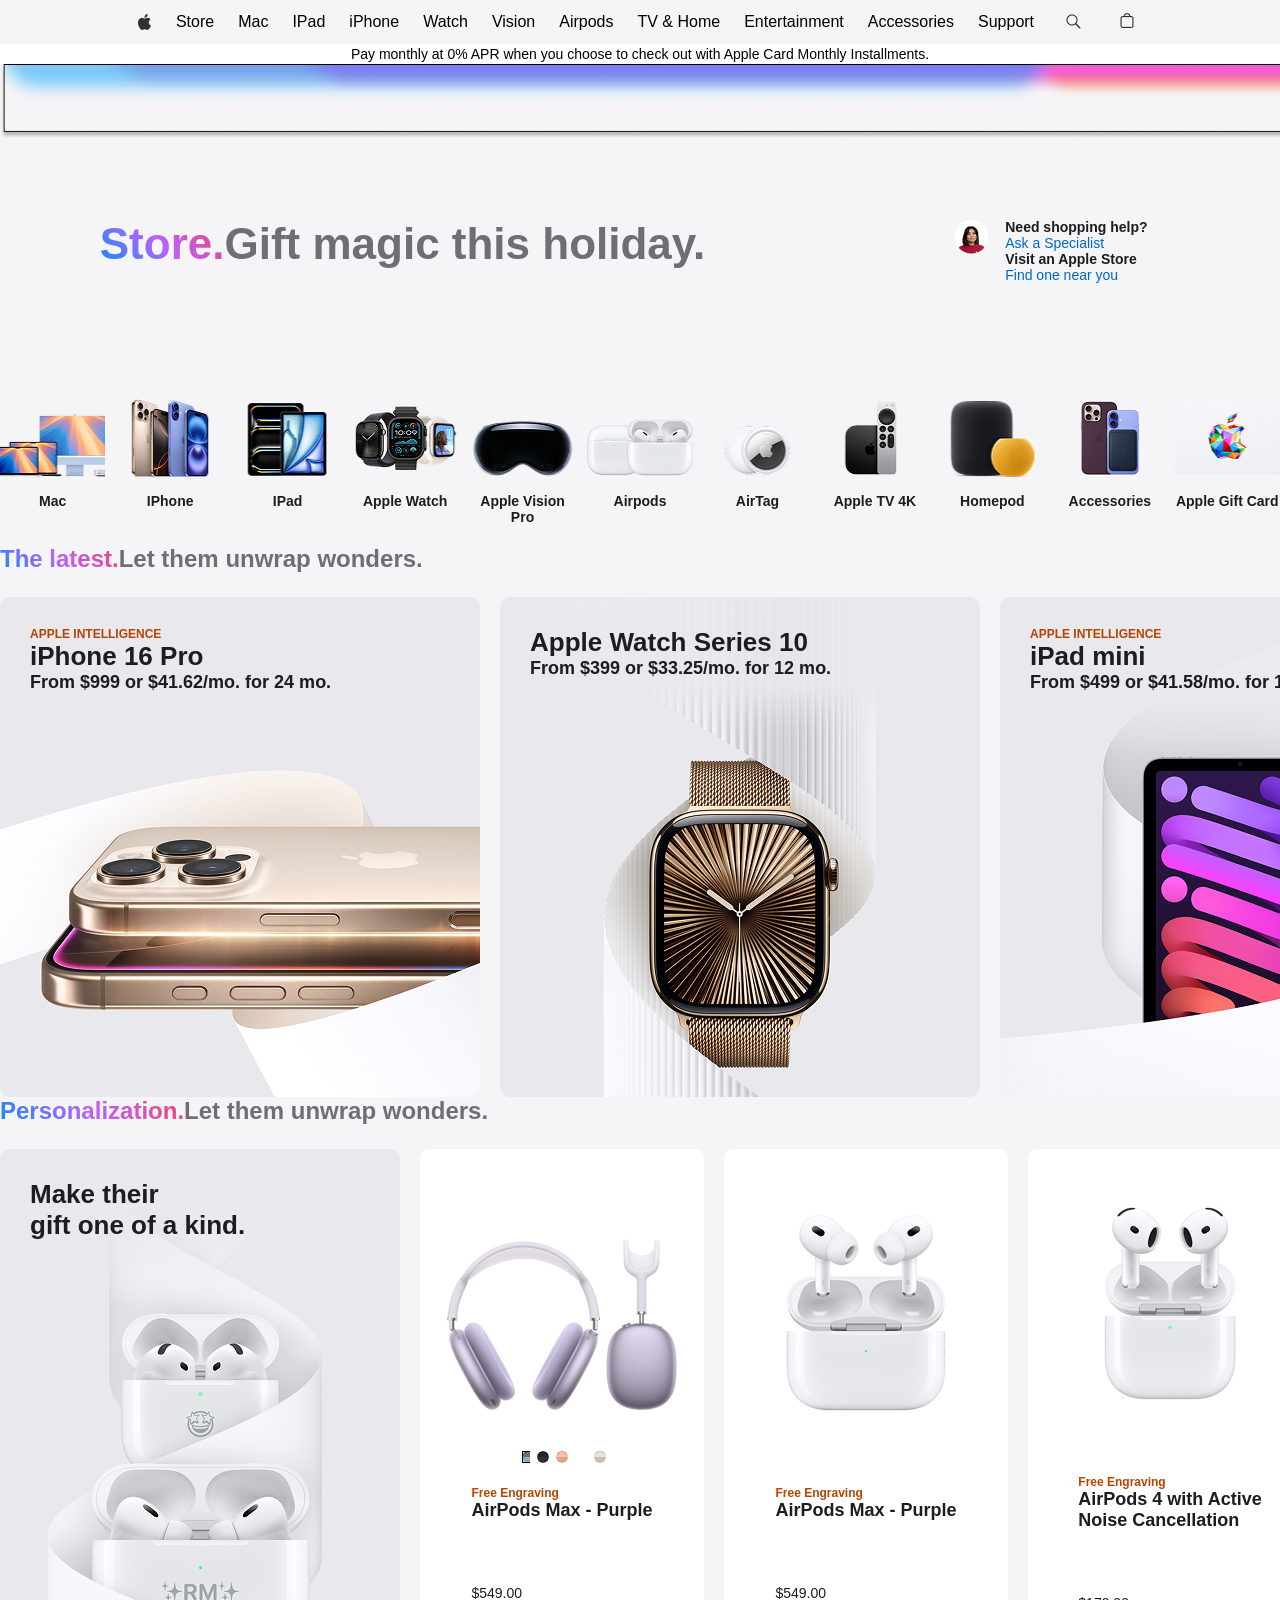
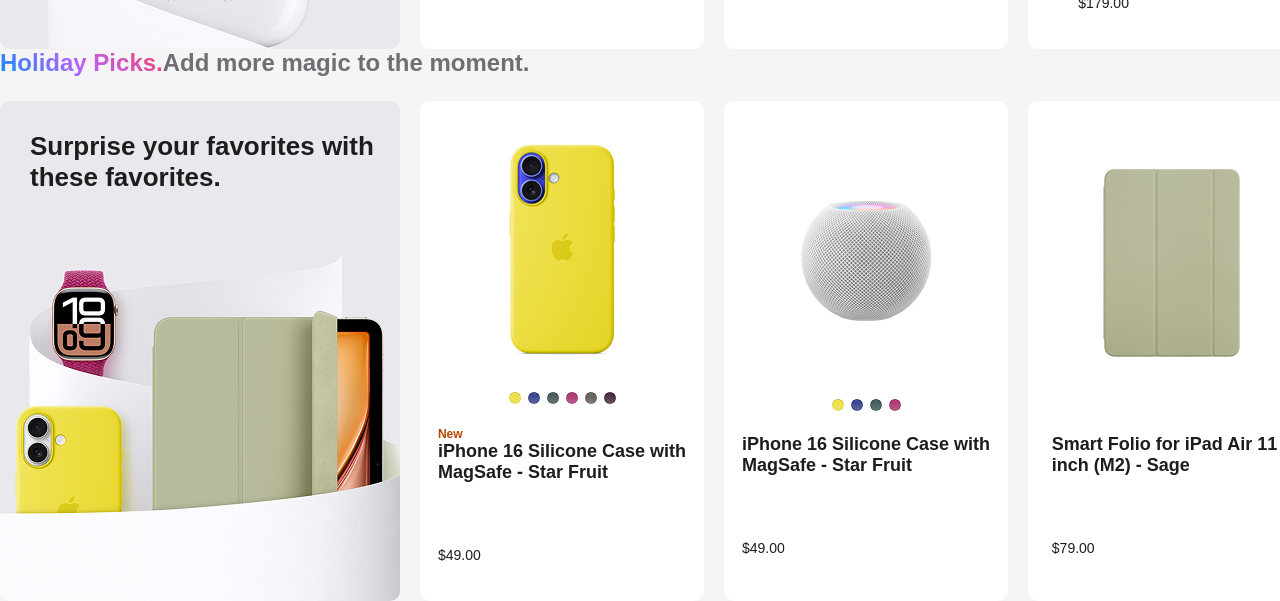
==== style.html @ a8b3e2e4 "4.28" ====
<!doctype html>
<html lang="en">
  <head>
    <meta charset="UTF-8" />
    <meta name="viewport" content="width=device-width, initial-scale=1.0" />
    <title>Document</title>
    <link rel="stylesheet" href="ds.css" />
  </head>
  <body>
    <main>
      <header>
        <div class="tolgoi">
          <div class="logo">
            <img src="image/Vector (1).png" alt="logo" />
          </div>
          <div class="TextHead">Store</div>
          <div class="TextHead">Mac</div>
          <div class="TextHead">IPad</div>
          <div class="TextHead">iPhone</div>
          <div class="TextHead">Watch</div>
          <div class="TextHead">Vision</div>
          <div class="TextHead">Airpods</div>
          <div class="TextHead">TV & Home</div>
          <div class="TextHead">Entertainment</div>
          <div class="TextHead">Accessories</div>
          <div class="TextHead">Support</div>
          <div class="search">
            <img
              src="image/Item → Button - Search apple.com.png"
              alt="search"
            />
          </div>
          <div class="item"><img src="image/Item.png" alt="item" /></div>
        </div>
        <section class="dona">
          <p class="donation">
            Pay monthly at 0% APR when you choose to check out with Apple Card
            Monthly Installments.
          </p>
        </section>
        <div class="background"></div>
      </header>
      <section>
        <div class="sec1">
          <div class="this">
            <div class="store ungu">Store.</div>
            <div class="gift">Gift magic this holiday.</div>
          </div>
          <div class="asuult">
            <div class="profile"></div>
            <div class="hariult">
              <div>
                <p class="need">Need shopping help?</p>
                <p class="ask">Ask a Specialist</p>
              </div>
              <div>
                <p class="need">Visit an Apple Store</p>
                <p class="ask">Find one near you</p>
              </div>
            </div>
          </div>
        </div>
      </section>
      <section>
        <div class="product">
          <div class="hairtsag">
            <div class="baraa Mac1"></div>
            <div class="ner">Mac</div>
          </div>
          <div class="hairtsag">
            <div class="baraa Iphone"></div>
            <div class="ner">IPhone</div>
          </div>
          <div class="hairtsag">
            <div class="baraa IPAD"></div>
            <div class="ner">IPad</div>
          </div>
          <div class="hairtsag">
            <div class="baraa watch"></div>
            <div class="ner">Apple Watch</div>
          </div>
          <div class="hairtsag">
            <div class="baraa vision"></div>
            <div class="ner">Apple Vision Pro</div>
          </div>
          <div class="hairtsag">
            <div class="baraa airpods"></div>
            <div class="ner">Airpods</div>
          </div>
          <div class="hairtsag">
            <div class="baraa airtag"></div>
            <div class="ner">AirTag</div>
          </div>
          <div class="hairtsag">
            <div class="baraa tv"></div>
            <div class="ner">Apple TV 4K</div>
          </div>
          <div class="hairtsag">
            <div class="baraa home"></div>
            <div class="ner">Homepod</div>
          </div>
          <div class="hairtsag">
            <div class="baraa acc"></div>
            <div class="ner">Accessories</div>
          </div>
          <div class="hairtsag">
            <div class="baraa card"></div>
            <div class="ner">Apple Gift Card</div>
          </div>
        </div>
      </section>
      <section>
        <div class="this">
          <div class="solongo ungu">The latest.</div>
          <div class="saaral">Let them unwrap wonders.</div>
        </div>
        <div class="scroll">
          <div class="dzurga ">
            <div class="une zurag1">
              <div class="text1">APPLE INTELLIGENCE</div>
              <div class="price">
                <p class="big">iPhone 16 Pro</p>
                <p class="midle">From $999 or $41.62/mo. for 24 mo.</p>
              </div>
            </div>
            
            <div class="une zurag2">
              <div class="price">
                <p class="big">Apple Watch Series 10</p>
                <p class="midle">From $399 or $33.25/mo. for 12 mo.</p>
            </div>
            </div>
            <div class="une zurag3">
              <div class="text1">APPLE INTELLIGENCE</div>
              <div class="price">
                <p class="big">iPad mini</p>
                <p class="midle">From $499 or $41.58/mo. for 12 mo.</p>
            </div>
            </div>
            <div class="une zurag4">
              <div class="text1">APPLE INTELLIGENCE</div>
              <div class="price">
                <p class="big">MacBook Pro</p>
                <p class="midle">From $1599 or $133.25/mo. for 12 mo.</p>
            </div>
            </div>
            </div>
          </div>
        </div>
      </section>
      <section>
        <div class="this">
          <div class="solongo ungu">Personalization.</div>
          <div class="saaral">Let them unwrap wonders.</div>
        </div>
        <div class="scroll">
          <div class="dzurga ">
            <div class="une Pzurag1">
              <div class="price">
                <p class="big">Make their <br>gift one of a kind.</p>
              </div>
            </div>
            <diV class="Max">
              <div class="airpod"></div>
              <div class="colors">
                <div class="hemjee zzurga1"></div>
                <div class="hemjee zzurga2"></div>
                <div class="hemjee zzurga3"></div>
                <div class="hemjee zzurga4"></div>
                <div class="hemjee zzurga5"></div>
              </div>
              <div class="soso">
                <div class="text1">Free Engraving</div>
                <div class="big2">AirPods Max - Purple</div>
                 <div class="dd">$549.00</div>
              </div> 
            </diV>
              <diV class="Max2">
              <div class="airpod2"></div>
              <div class="soso">
                <div class="text1">Free Engraving</div>
                <div class="big2">AirPods Max - Purple</div>
                 <div class="dd">$549.00</div>
              </div> 
            </diV>
            <diV class="Max2">
              <div class="airpod3"></div>
              <div class="soso">
                <div class="text1">Free Engraving</div>
                <div class="big2">AirPods 4 with Active <br>Noise Cancellation</div>
                 <div class="dd">$179.00</div>
              </div> 
            </diV>
            <diV class="Max2">
              <div class="airpod4"></div>
              <div class="soso">
                <div class="text1">New</div>
                <div class="big2">Apple Pencil Pro</div>
                 <div class="dd">$49.00</div>
              </div> 
            </diV>
            <diV class="Max2">
              <div class="airpod3"></div>
              <div class="soso">
                <div class="text1">Free Engraving</div>
                <div class="big2">AirPods 4 with Active <br>Noise Cancellation</div>
                 <div class="dd">$179.00</div>
              </div> 
            </diV>
          </div>
        </div>
      </section>
            <section>
        <div class="this">
          <div class="solongo ungu">Holiday Picks.</div>
          <div class="saaral">Add more magic to the moment.</div>
        </div>
        <div class="scroll">
          <div class="dzurga ">
            <div class="une Pzurg1">
              <div class="price">
                <p class="big">Surprise your favorites with these favorites.</p>
              </div>
            </div>
            <diV class="Max">
              <div class="dagaldah"></div>
              <div class="colors">
                <div class="hemjee SHUU"></div>
                <div class="hemjee SHUU2"></div>
                <div class="hemjee SHUU3"></div>
                <div class="hemjee SHUU4"></div>
                <div class="hemjee SHUU5"></div>
                <div class="hemjee SHUU6"></div>
              </div>
              <div class="soso">
                <div class="text1">New</div>
                <div class="big2">iPhone 16 Silicone Case with <br> MagSafe - Star Fruit</div>
                 <div class="dd">$49.00</div>
              </div> 
            </diV>
            <diV class="Max">
              <div class="dagaldah2"></div>
              <div class="colors">
                <div class="hemjee SHUU"></div>
                <div class="hemjee SHUU2"></div>
                <div class="hemjee SHUU3"></div>
                <div class="hemjee SHUU4"></div>
              </div>
              <div class="soso">
                <div class="big2">iPhone 16 Silicone Case with <br> MagSafe - Star Fruit</div>
                 <div class="dd">$49.00</div>
              </div> 
            </diV>
            <diV class="Max2">
              <div class="dagaldah3"></div>
              <div class="soso">
                <div class="big2">Smart Folio for iPad Air 11 -<br> inch (M2) - Sage</div>
                 <div class="dd">$79.00</div>
              </div> 
            </diV>
            <diV class="Max2">
              <div class="dagaldah4"></div>
              <div class="soso">
                <div class="text1">New</div>
                <div class="big2">Apple Pencil Pro</div>
                 <div class="dd">$49.00</div>
              </div> 
            </diV>
            <diV class="Max2">
              <div class="dagaldah5"></div>
              <div class="soso">
                <div class="text1">Free Engraving</div>
                <div class="big2">AirPods 4 with Active <br>Noise Cancellation</div>
                 <div class="dd">$179.00</div>
              </div> 
            </diV>
          </div>
        </div>
      </section>
    </main>
  </body>
</html>
---- ds.css ----
* {
  padding: 0px;
  margin: 0px;
  box-sizing: border-box;
}
main {
  max-width: 1920px;
  width: 100%;
  margin: auto;
  background-color: #f5f5f7;
}
.tolgoi {
  display: flex;
  justify-content: center;
  flex-direction: row;
  align-items: center;
  gap: 24px;
  background-color: #f5f5f7;
}
.TextHead {
  font-size: 12 px;
  font-family: "Inter", sans-serif;
  font-weight: 400;
}
.logo {
  width: 14px;
  height: 44px;
  display: flex;
  justify-content: center;
  align-items: center;
}
.search {
  width: 30px;
  height: 44px;
  display: flex;
  justify-content: center;
  align-items: center;
}
.item {
  width: 30px;
  height: 44px;
  display: flex;
  justify-content: center;
  align-items: center;
}
.dona {
  background-color: white;
  color: black;
  text-align: center;
}
.donation {
  height: 20px;
  font-size: 14px;
  font-family: "inter", sans-serif;
  font-weight: 400;
  display: flex;
  justify-content: center;
  align-items: center;
  margin: 0px;
}
.background {
  background-image: url(image/Background\ \(8\).png);
  background-size: cover;
  width: 100%;
  height: 75px;
  display: flex;
  justify-content: center;
  align-items: center;
}
.sec1 {
  width: 100%;
  height: 100px;
  display: flex;
  justify-content: space-around;
  margin-top: 80px;
  margin-bottom: 80px;
}
.this {
  display: flex;
  width: 655px;
  height: 52px;
}
.store {
  height: 52px;
  font-size: 44px;
  font-family: "Inter", sans-serif;
  font-weight: 600;
  margin: 0px;
}
.ungu {
  background: linear-gradient(45deg, #0090f7, #ba62fc, #f2416b);
  -webkit-background-clip: text;
  -webkit-text-fill-color: transparent;
  margin: 0px;
}
.gift {
  margin: 0px;
  height: 52px;
  font-size: 44px;
  font-family: "inter", sans-serif;
  font-weight: 600;
  color: #6e6e73;
}
.asuult {
  display: flex;
  gap: 16px;
}
.profile {
  background-image: url(image/store-chat-holiday-specialist-icon-202411_AV3.png);
  width: 35px;
  height: 35px;
}
.hariult {
  width: 175px;
  height: 100px;
  gap: 16px;
}
.need {
  font-size: 14px;
  font-family: "inter", sans-serif;
  font-weight: 600;
  color: #1d1d1f;
}
.ask {
  font-size: 14px;
  font-family: "inter", sans-serif;
  font-weight: 400;
  color: #0066cc;
}
.product {
  display: flex;
  justify-content: space-around;
  gap: 12px;
}
.hairtsag {
  width: 136px;
  height: 146px;
  gap: 16px;
}
.baraa {
  max-width: 120px;
  width: 100%;
  height: 78px;
  background-size: cover;
  background-position: center;
}
.ner {
  text-align: center;
  font-size: 14px;
  font-family: "inter", sans-serif;
  font-weight: 600;
  color: #1d1d1f;
  margin-top: 16px;
}
.Mac1 {
  background-image: url(image/store-card-13-mac-nav-202410.png);
}
.Iphone {
  background-image: url(image/store-card-13-iphone-nav-202409_GEO_US.png);
}
.IPAD {
  background-image: url(image/store-card-13-ipad-nav-202405.png);
}
.watch {
  background-image: url(image/store-card-13-watch-nav-202409.png);
}
.vision {
  background-image: url(image/store-card-13-vision-pro-nav-202401.png);
}
.airpods {
  background-image: url(image/store-card-13-airpods-nav-202409.png);
}
.airtag {
  background-image: url(image/store-card-13-airtags-nav-202108.png);
}
.tv {
  background-image: url(image/store-card-13-appletv-nav-202210.png);
}
.home {
  background-image: url(image/store-card-13-homepod-nav-202301.png);
}
.acc {
  background-image: url(image/store-card-13-accessories-nav-202409.png);
}
.card {
  background-image: url(image/store-card-13-holiday-giftcards-asit-agc-nav-202111.png);
}
.dzurga {
  display: flex;
  gap: 20px;
}
.scroll {
  width: 1920px;
  overflow-x: scroll;
}
.une {
  display: flex;
  flex-direction: column;
  padding-top: 30px;
  padding-left: 30px;
  flex-shrink: 0;
}
.zurag1 {
  max-width: 480px;
  width: 100%;
  height: 500px;
  background-image: url(image/store-card-50-holiday-iphone-pro-202411_GEO_US.png);
  border-radius: 10px;
  background-size: cover;
  background-position: center;
}
.solongo {
  height: 34px;
  font-size: 24px;
  font-family: "Inter", sans-serif;
  font-weight: 600;
  margin: 0px;
}
.saaral {
  margin: 0px;
  height: 34px;
  font-size: 24px;
  font-family: "inter", sans-serif;
  font-weight: 600;
  color: #6e6e73;
}
.text1 {
  font-size: 12px;
  font-weight: 600;
  font-family: "inter", sans-serif;
  color: #b64400;
}
.big {
  font-size: 26px;
  font-weight: 600;
  font-family: "inter", sans-serif;
  color: #1d1d1f;
}
.midle {
  font-size: 18px;
  font-weight: 600;
  font-family: "inter", sans-serif;
  color: #1d1d1f;
}
.zurag2 {
  max-width: 480px;
  width: 100%;
  height: 500px;
  background-image: url(image/store-card-50-holiday-watch-s10-202411.png);
  border-radius: 10px;
  background-size: cover;
  background-position: center;
}
.zurag3 {
  max-width: 480px;
  width: 100%;
  height: 500px;
  background-image: url(image/store-card-50-holiday-ipad-mini-202411.png);
  border-radius: 10px;
  background-size: cover;
  background-position: center;
}
.zurag4 {
  max-width: 480px;
  width: 100%;
  height: 500px;
  background-image: url(image/store-card-50-holiday-macbook-pro-202411.png);
  background-size: cover;
  background-position: center;
  border-radius: 10px;
}
.Pzurag1 {
  height: 500px;
  width: 100%;
  max-width: 400px;
  background-image: url(image/store-card-40-holiday-engraving-202411.png);
  background-size: cover;
  background-position: center;
  border-radius: 10px;
}
.Pzurag2 {
  height: 500px;
  width: 100%;
  max-width: 313px;
  background-color: white;
  border-radius: 10px;
}
.Ungu {
  display: flex;
  justify-content: center;
  align-items: center;
  width: 253px;
  height: 58px;
  gap: 7px;
}
.chihevch {
  display: flex;
  justify-content: center;
  border-top: 71px;
  background-image: url(image/airpods-max-select-202409-purple.png);
  width: 230px;
  height: 230px;
}
.Max {
  width: 313px;
  height: 500px;
  border-radius: 10px;
  background-color: white;
  display: flex;
  justify-content: center;
  align-items: center;
  flex-direction: column;
}
.airpod {
  background-image: url(image/airpods-max-select-202409-purple.png);
  width: 230px;
  height: 230px;
}
.colors {
  width: 253px;
  height: 58px;
  display: flex;
  justify-content: center;
  align-items: center;
  gap: 7px;
}
.hemjee {
  width: 12px;
  height: 12px;
}
.zzurga1 {
  background-image: url(image/Item\ →\ airpods-max-select-202409-blue_SW_COLOR.png);
}
.zzurga2 {
  background-image: url(image/Item\ →\ airpods-max-select-202409-midnight_SW_COLOR.png);
}
.zzurga3 {
  background-image: url(image/Item\ →\ airpods-max-select-202409-orange_SW_COLOR.png);
}
.zzurge4 {
  background-image: url(image/Item\ →\ airpods-max-select-202409-purple_SW_COLOR.png);
}
.zzurga5 {
  background-image: url(image/Item\ →\ airpods-max-select-202409-starlight_SW_COLOR.png);
}
.soso {
  display: flex;
  align-items: start;
  flex-direction: column;
}
.dd {
  display: flex;
  align-items: end;
  padding-top: 32px;
  font-size: 14px;
  font-weight: 400;
  font-family: "inter", sans-serif;
  color: #1d1d1f;
  margin-top: 32px;
  color: 1D1D1F;
}
.Max2 {
  width: 313px;
  height: 500px;
  border-radius: 10px;
  background-color: white;
  display: flex;
  justify-content: center;
  align-items: center;
  flex-direction: column;
  gap: 58px;
}
.big2 {
  font-size: 18px;
  font-weight: 600;
  font-family: "inter", sans-serif;
  color: #1d1d1f;
}
.airpod2 {
  background-image: url(image/airpods-pro-2-hero-select-202409.png);
  width: 230px;
  height: 230px;
}
.soso2 {
  display: flex;
  align-items: start;
  justify-content: center;
  flex-direction: column;
}
.airpod3 {
  background-image: url(image/airpods-4-anc-select-202409.png);
  width: 230px;
  height: 230px;
}
.airpod4 {
  background-image: url(image/MX2D3.png);
  width: 230px;
  height: 230px;
}
.Pzurg1 {
  height: 500px;
  width: 100%;
  max-width: 400px;
  background-image: url(image/store-card-40-holiday-quick-picks-202411\ \(1\).png);
  background-size: cover;
  background-position: center;
  border-radius: 10px;
}
.dagaldah {
  background-image: url(image/dagaldah\ heregsel\ 01.png);
  width: 230px;
  height: 230px;
}
.dagaldah2 {
  background-image: url(image/dagaldah\ heregsel\ 02.png);
  width: 230px;
  height: 230px;
}
.dagaldah3 {
  background-image: url(image/dagaldah\ heregsel\ 03.png);
  width: 230px;
  height: 230px;
}
.dagaldah4 {
  background-image: url(image/dagaldah\ heregsel\ 04.png);
  width: 230px;
  height: 230px;
}
.dagaldah5 {
  background-image: url(image/dagaldah\ heregsel\ 04.png);
  width: 230px;
  height: 230px;
}
.SHUU {
  background-image: url(image/ungunuud\ shuu\ 01.png);
}
.SHUU2 {
  background-image: url(image/ungunuud\ shuu\ 02.png);
}
.SHUU3 {
  background-image: url(image/ungunuud\ shuu\ 03.png);
}
.SHUU4 {
  background-image: url(image/ungunuud\ shuu\ 04.png);
}
.SHUU5 {
  background-image: url(image/ungunuud\ shuu\ 05.png);
}
.SHUU6 {
  background-image: url(image/ungunuud\ shuu\ 06.png);
}
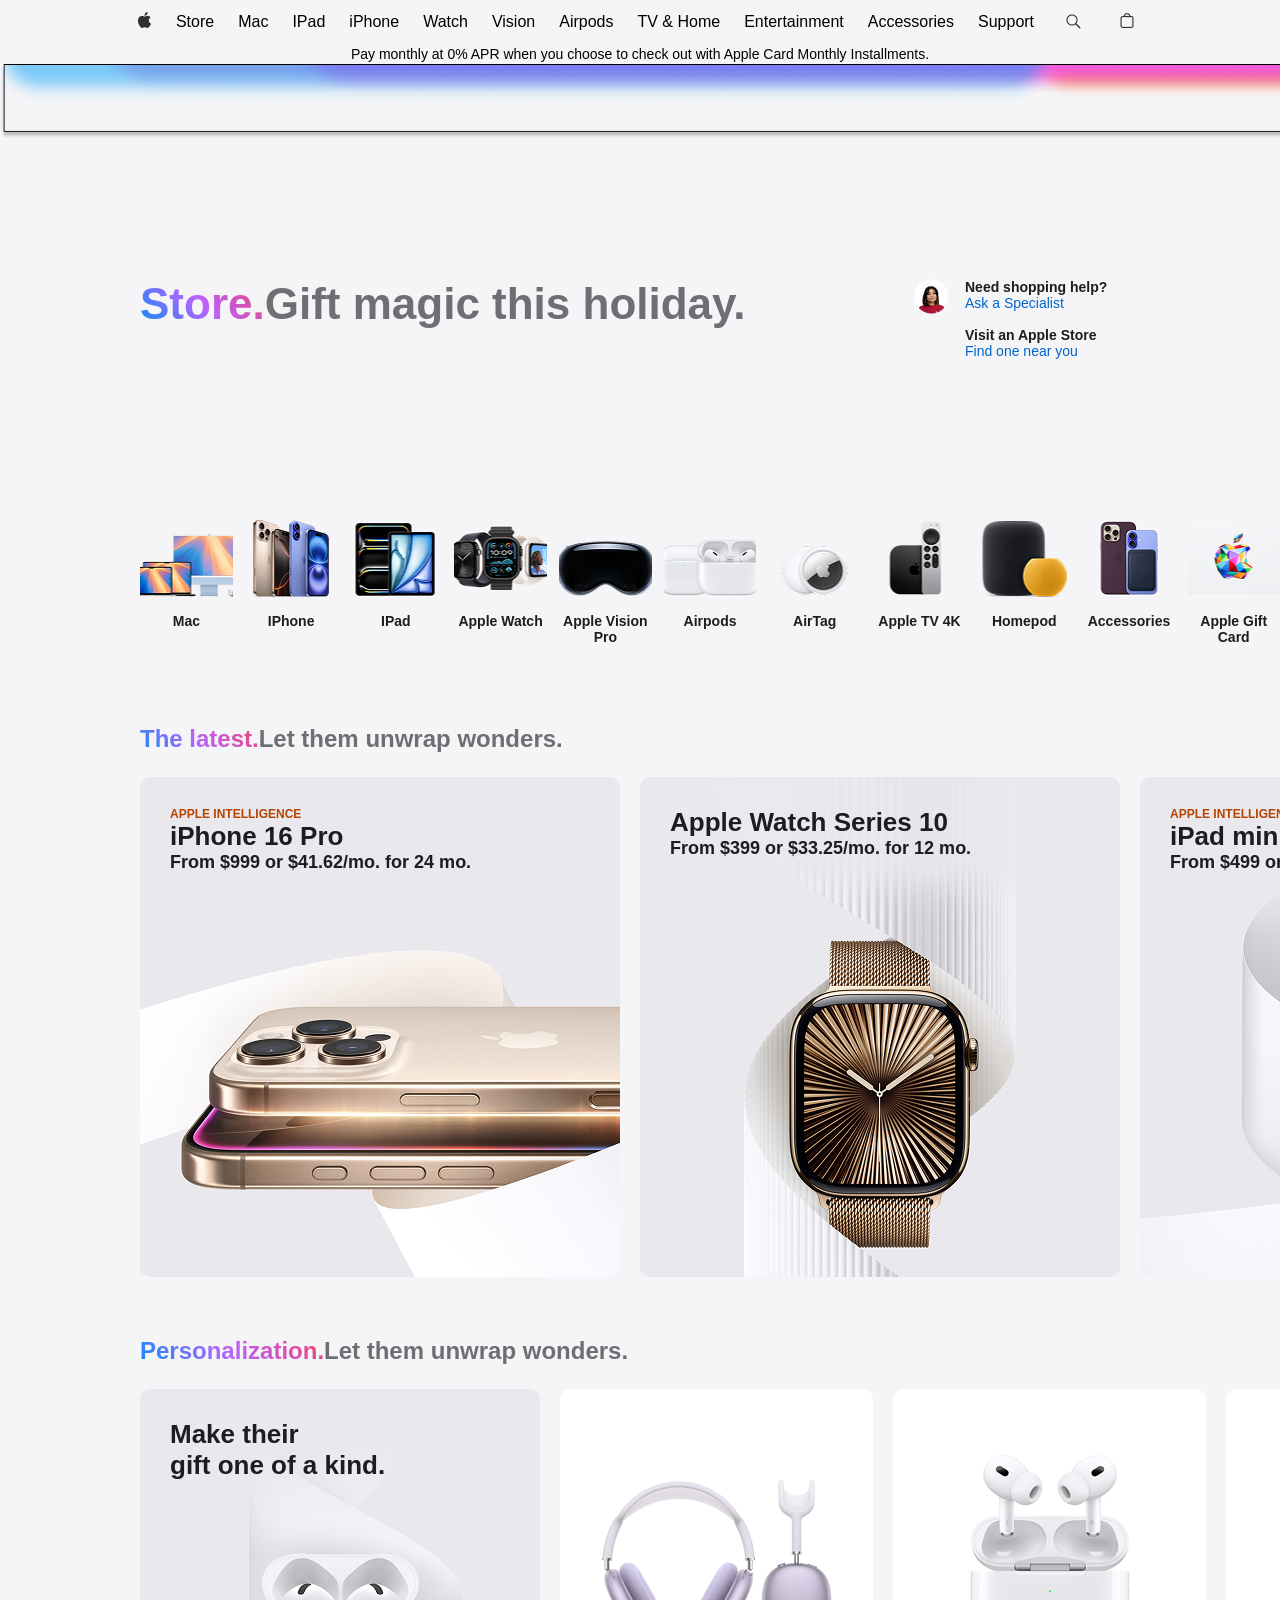
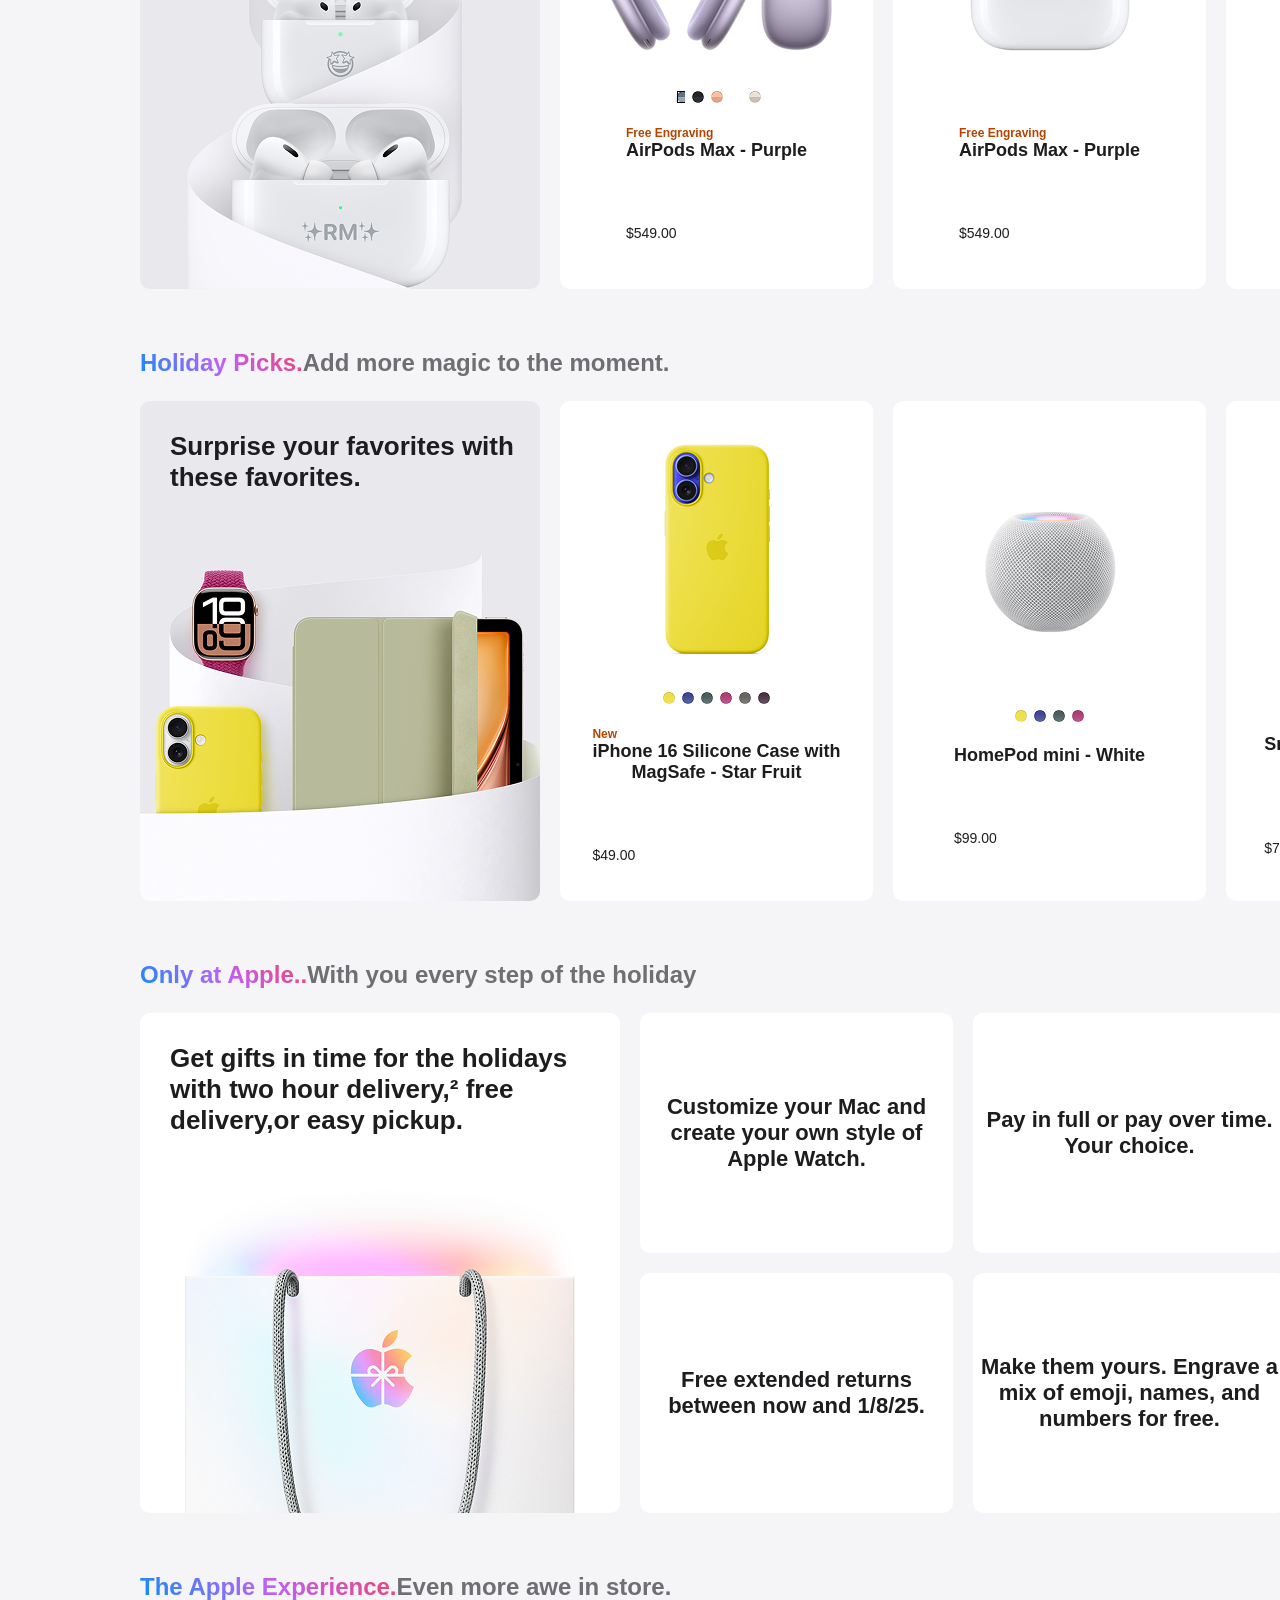
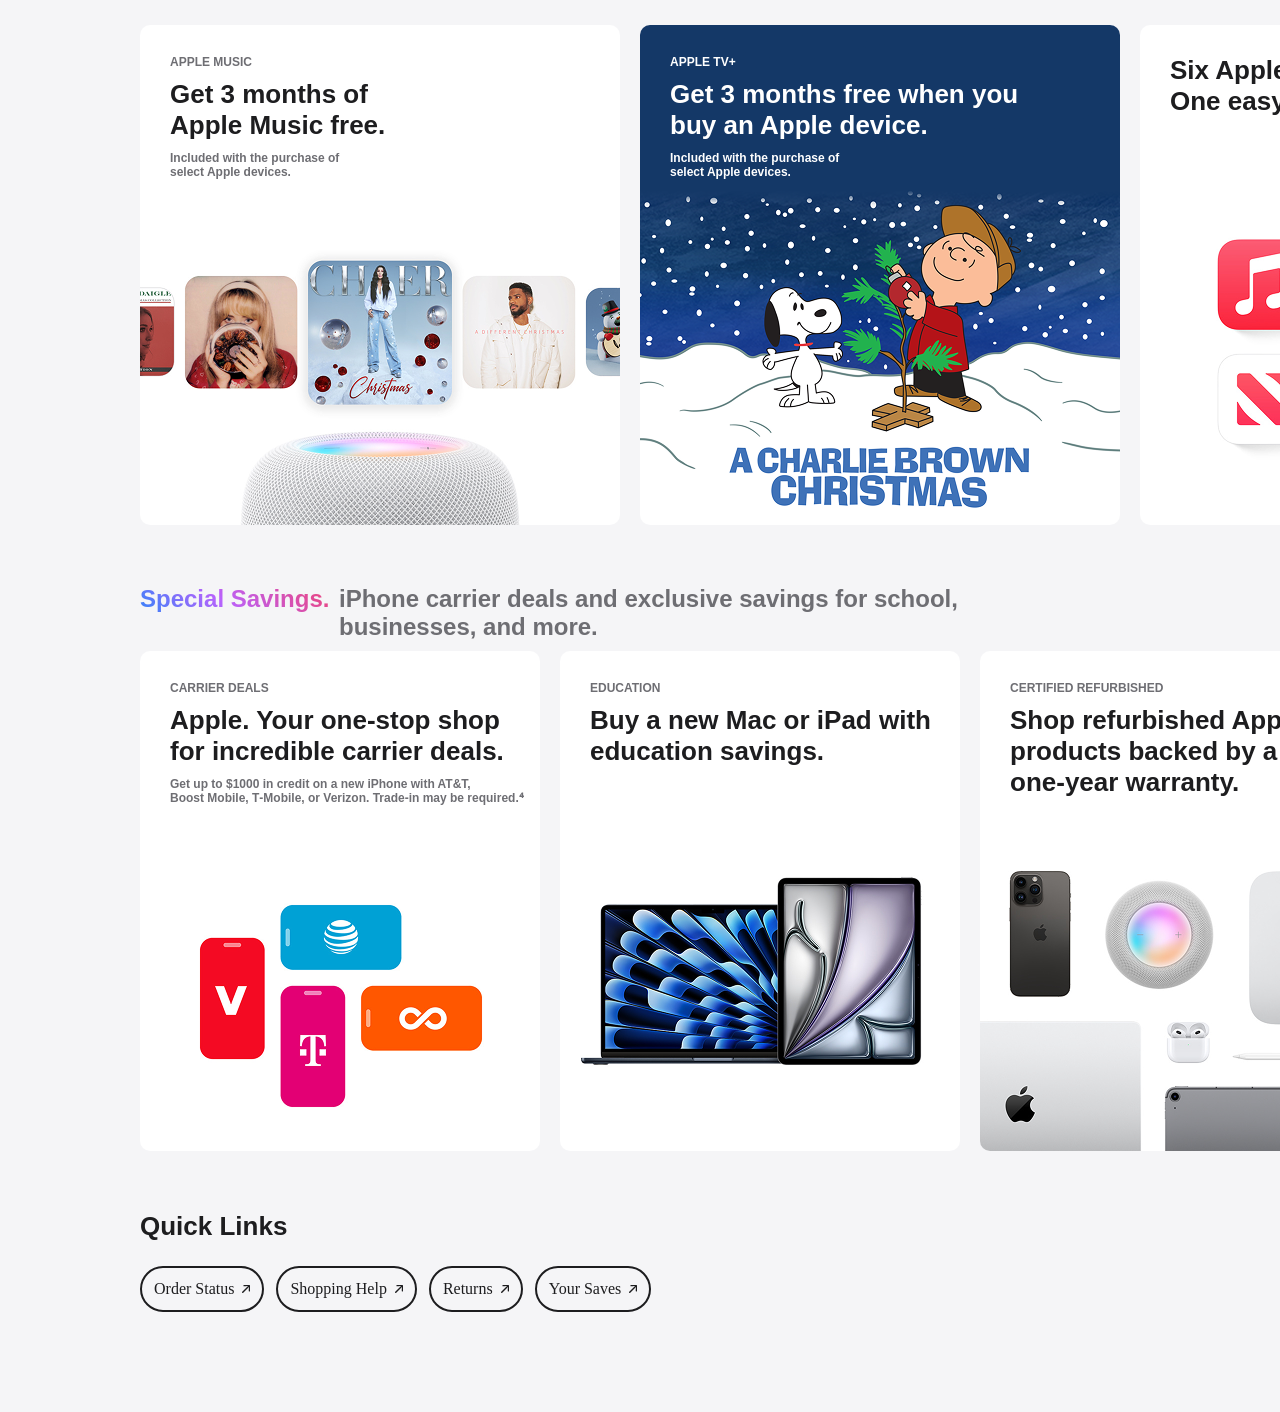
==== commit 4ade4513: "”doned”" ====
--- a/style.html
+++ b/style.html
@@ -11,7 +11,7 @@
       <header>
         <div class="tolgoi">
           <div class="logo">
-            <img src="image/Vector (1).png" alt="logo" />
+            <a link href="index.html"><img src="image/Vector (1).png" alt="logo" /></a>
           </div>
           <div class="TextHead">Store</div>
           <div class="TextHead">Mac</div>
@@ -115,7 +115,7 @@
           <div class="saaral">Let them unwrap wonders.</div>
         </div>
         <div class="scroll">
-          <div class="dzurga ">
+          <div class="dzurga">
             <div class="une zurag1">
               <div class="text1">APPLE INTELLIGENCE</div>
               <div class="price">
@@ -123,27 +123,26 @@
                 <p class="midle">From $999 or $41.62/mo. for 24 mo.</p>
               </div>
             </div>
-            
+
             <div class="une zurag2">
               <div class="price">
                 <p class="big">Apple Watch Series 10</p>
                 <p class="midle">From $399 or $33.25/mo. for 12 mo.</p>
-            </div>
+              </div>
             </div>
             <div class="une zurag3">
               <div class="text1">APPLE INTELLIGENCE</div>
               <div class="price">
                 <p class="big">iPad mini</p>
                 <p class="midle">From $499 or $41.58/mo. for 12 mo.</p>
-            </div>
+              </div>
             </div>
             <div class="une zurag4">
               <div class="text1">APPLE INTELLIGENCE</div>
               <div class="price">
                 <p class="big">MacBook Pro</p>
                 <p class="midle">From $1599 or $133.25/mo. for 12 mo.</p>
-            </div>
-            </div>
+              </div>
             </div>
           </div>
         </div>
@@ -154,13 +153,13 @@
           <div class="saaral">Let them unwrap wonders.</div>
         </div>
         <div class="scroll">
-          <div class="dzurga ">
+          <div class="dzurga">
             <div class="une Pzurag1">
               <div class="price">
-                <p class="big">Make their <br>gift one of a kind.</p>
-              </div>
-            </div>
-            <diV class="Max">
+                <p class="big">Make their <br />gift one of a kind.</p>
+              </div>
+            </div>
+            <div class="Max">
               <div class="airpod"></div>
               <div class="colors">
                 <div class="hemjee zzurga1"></div>
@@ -172,57 +171,62 @@
               <div class="soso">
                 <div class="text1">Free Engraving</div>
                 <div class="big2">AirPods Max - Purple</div>
-                 <div class="dd">$549.00</div>
-              </div> 
-            </diV>
-              <diV class="Max2">
+                <div class="dd">$549.00</div>
+              </div>
+            </div>
+
+            <div class="Max2">
               <div class="airpod2"></div>
               <div class="soso">
                 <div class="text1">Free Engraving</div>
                 <div class="big2">AirPods Max - Purple</div>
-                 <div class="dd">$549.00</div>
-              </div> 
-            </diV>
-            <diV class="Max2">
+                <div class="dd">$549.00</div>
+              </div>
+            </div>
+            <div class="Max2">
               <div class="airpod3"></div>
               <div class="soso">
                 <div class="text1">Free Engraving</div>
-                <div class="big2">AirPods 4 with Active <br>Noise Cancellation</div>
-                 <div class="dd">$179.00</div>
-              </div> 
-            </diV>
-            <diV class="Max2">
+                <div class="big2">
+                  AirPods 4 with Active <br />Noise Cancellation
+                </div>
+                <div class="dd">$179.00</div>
+              </div>
+            </div>
+            <div class="Max2">
               <div class="airpod4"></div>
               <div class="soso">
                 <div class="text1">New</div>
                 <div class="big2">Apple Pencil Pro</div>
-                 <div class="dd">$49.00</div>
-              </div> 
-            </diV>
-            <diV class="Max2">
+                <div class="dd">$49.00</div>
+              </div>
+            </div>
+            <div class="Max2">
               <div class="airpod3"></div>
               <div class="soso">
                 <div class="text1">Free Engraving</div>
-                <div class="big2">AirPods 4 with Active <br>Noise Cancellation</div>
-                 <div class="dd">$179.00</div>
-              </div> 
-            </diV>
-          </div>
-        </div>
-      </section>
-            <section>
+                <div class="big2">
+                  AirPods 4 with Active <br />Noise Cancellation
+                </div>
+                <div class="dd">$179.00</div>
+              </div>
+            </div>
+          </div>
+        </div>
+      </section>
+      <section>
         <div class="this">
           <div class="solongo ungu">Holiday Picks.</div>
           <div class="saaral">Add more magic to the moment.</div>
         </div>
         <div class="scroll">
-          <div class="dzurga ">
+          <div class="dzurga">
             <div class="une Pzurg1">
               <div class="price">
                 <p class="big">Surprise your favorites with these favorites.</p>
               </div>
             </div>
-            <diV class="Max">
+            <div class="Max">
               <div class="dagaldah"></div>
               <div class="colors">
                 <div class="hemjee SHUU"></div>
@@ -234,11 +238,14 @@
               </div>
               <div class="soso">
                 <div class="text1">New</div>
-                <div class="big2">iPhone 16 Silicone Case with <br> MagSafe - Star Fruit</div>
-                 <div class="dd">$49.00</div>
-              </div> 
-            </diV>
-            <diV class="Max">
+                <div class="big2">
+                  iPhone 16 Silicone Case with <br />
+                  MagSafe - Star Fruit
+                </div>
+                <div class="dd">$49.00</div>
+              </div>
+            </div>
+            <div class="Max">
               <div class="dagaldah2"></div>
               <div class="colors">
                 <div class="hemjee SHUU"></div>
@@ -247,36 +254,230 @@
                 <div class="hemjee SHUU4"></div>
               </div>
               <div class="soso">
-                <div class="big2">iPhone 16 Silicone Case with <br> MagSafe - Star Fruit</div>
-                 <div class="dd">$49.00</div>
-              </div> 
-            </diV>
-            <diV class="Max2">
+                <div class="big2">HomePod mini - White</div>
+                <div class="dd">$99.00</div>
+              </div>
+            </div>
+            <div class="Max">
               <div class="dagaldah3"></div>
-              <div class="soso">
-                <div class="big2">Smart Folio for iPad Air 11 -<br> inch (M2) - Sage</div>
-                 <div class="dd">$79.00</div>
-              </div> 
-            </diV>
-            <diV class="Max2">
+              <div class="colors">
+                <div class="hemjee SHUU"></div>
+                <div class="hemjee SHUU3"></div>
+                <div class="hemjee SHUU4"></div>
+              </div>
+              <div class="soso">
+                <div class="big2">
+                  Smart Folio for iPad Air 11 - <br />inch (M2) - Sage
+                </div>
+                <div class="dd">$79.00</div>
+              </div>
+            </div>
+            <div class="Max">
               <div class="dagaldah4"></div>
+              <div class="colors">
+                <div class="hemjee SHUU"></div>
+                <div class="hemjee SHUU2"></div>
+                <div class="hemjee SHUU3"></div>
+                <div class="hemjee SHUU4"></div>
+              </div>
               <div class="soso">
                 <div class="text1">New</div>
-                <div class="big2">Apple Pencil Pro</div>
-                 <div class="dd">$49.00</div>
-              </div> 
-            </diV>
-            <diV class="Max2">
+                <div class="big2">
+                  Beats Solo 4 - On-Ear Wireless Headphones - Slate Blue
+                </div>
+                <div class="dd">$79.00</div>
+              </div>
+            </div>
+            <div class="Max2">
               <div class="dagaldah5"></div>
               <div class="soso">
                 <div class="text1">Free Engraving</div>
-                <div class="big2">AirPods 4 with Active <br>Noise Cancellation</div>
-                 <div class="dd">$179.00</div>
-              </div> 
-            </diV>
-          </div>
-        </div>
-      </section>
+                <div class="big2">
+                  AirPods 4 with Active <br />Noise Cancellation
+                </div>
+                <div class="dd">$179.00</div>
+              </div>
+            </div>
+          </div>
+        </div>
+      </section>
+      <section>
+        <div class="this">
+          <div class="solongo ungu">Only at Apple..</div>
+          <div class="saaral">With you every step of the holiday</div>
+        </div>
+        <div class="scroll">
+          <div class="dzurga">
+            <div class="une cardz">
+              <div class="price">
+                <p class="big">
+                  Get gifts in time for the holidays with two hour delivery,²
+                  free delivery,or easy pickup.
+                </p>
+              </div>
+            </div>
+            <div class="borderah">
+              <div class="borderT border">
+                Customize your Mac and create your own style of Apple Watch.
+              </div>
+              <div class="borderT border">
+                Pay in full or pay over time. Your choice.
+              </div>
+              <div class="borderT border">
+                Free extended returns between now and 1/8/25.
+              </div>
+              <div class="borderT border">
+                Make them yours. Engrave a mix of emoji, names, and numbers for
+                free.
+              </div>
+            </div>
+            <div class="une cardz2">
+              <div class="TexT1">APPLE INTELLIGENCE</div>
+              <div class="price">
+                <p class="big">
+                  Trade in your current device. Get credit toward a new one.³
+                </p>
+              </div>
+            </div>
+            <div class="une cardz3">
+              <div class="TexT1">APPLE INTELLIGENCE</div>
+              <div class="price">
+                <p class="big">
+                  Find gifts with an Apple Specialist in a store or online.
+                </p>
+              </div>
+            </div>
+          </div>
+        </div>
+      </section>
+      <section>
+        <div class="this">
+          <div class="solongo ungu">The Apple Experience.</div>
+          <div class="saaral">Even more awe in store.</div>
+        </div>
+        <div class="scroll">
+          <div class="dzurga">
+            <div class="une charlie charlieZ">
+              <div class="TexT1">APPLE MUSIC</div>
+              <div class="price">
+                <p class="big">
+                  Get 3 months of <br />
+                  Apple Music free.
+                </p>
+              </div>
+              <div class="TexT1">
+                Included with the purchase of <br />
+                select Apple devices.
+              </div>
+            </div>
+            <div class="une charlie charlieZ2">
+              <div class="TexT2">APPLE TV+</div>
+              <div class="price">
+                <p class="big3">
+                  Get 3 months free when you <br />
+                  buy an Apple device.
+                </p>
+              </div>
+              <div class="TexT2">
+                Included with the purchase of <br />
+                select Apple devices.
+              </div>
+            </div>
+            <div class="une charlie charlieZ3">
+              <div class="price">
+                <p class="big">
+                  Six Apple services.<br />One easy subscription.
+                </p>
+              </div>
+            </div>
+            <div class="une charlie charlieZ4">
+              <div class="TexT1">APPLE INTELLIGENCE</div>
+              <div class="price">
+                <p class="big">
+                  New features for writing, <br />
+                  focus,communication, and more.
+                </p>
+              </div>
+            </div>
+          </div>
+        </div>
+      </section>
+      <section>
+        <div class="this2">
+          <div class="solongo2 ungu">Special Savings.</div>
+          <div class="saaral2">
+            iPhone carrier deals and exclusive savings for school,<br />
+            businesses, and more.
+          </div>
+        </div>
+        <div class="scroll">
+          <div class="dzurga">
+            <div class="une lastsec lastsecZ">
+              <div class="TexT1">CARRIER DEALS</div>
+              <div class="price">
+                <p class="big">
+                  Apple. Your one‑stop shop for incredible carrier deals.
+                </p>
+              </div>
+              <div class="TexT1">
+                Get up to $1000 in credit on a new iPhone with AT&T,
+                Boost Mobile, T‑Mobile, or Verizon. Trade‑in may be required.⁴
+              </div>
+            </div>
+            <div class="une lastsec lastsecZ2">
+              <div class="TexT1">EDUCATION</div>
+              <div class="price">
+                <p class="big">Buy a new Mac or iPad with education savings.</p>
+              </div>
+            </div>
+            <div class="une lastsec lastsecZ3">
+              <div class="TexT1">CERTIFIED REFURBISHED</div>
+              <div class="price">
+                <p class="big">
+                  Shop refurbished Apple products backed by a one‑year warranty.
+                </p>
+              </div>
+            </div>
+            <div class="une lastsec lastsecZ4">
+              <div class="TexT2">BUSINESS</div>
+              <div class="price">
+                <p class="big3">
+                  From enterprise to small business, we’ll work with you.
+                </p>
+              </div>
+            </div>
+            <div class="une lastsec lastsecZ5">
+              <div class="TexT1">GOVERNMENT</div>
+              <div class="price">
+                <p class="big">
+                  Special pricing is available for state, local, and federal
+                  agencies.
+                </p>
+              </div>
+            </div>
+          </div>
+        </div>
+      </section>
+      <footer>
+        <div class="big">Quick Links</div>
+        <div class="food">
+          <div class="fooderT">
+            Order Status
+            <img src="image/Vector (3).png" alt="" width="8px" height="8px" />
+          </div>
+          <div class="fooderT">
+            Shopping Help
+            <img src="image/Vector (3).png" alt="" width="8px" height="8px" />
+          </div>
+          <div class="fooderT">
+            Returns
+            <img src="image/Vector (3).png" alt="" width="8px" height="8px" />
+          </div>
+          <div class="fooderT">
+            Your Saves
+            <img src="image/Vector (3).png" alt="" width="8px" height="8px" />
+          </div>
+      </footer>
     </main>
   </body>
 </html>
--- a/ds.css
+++ b/ds.css
@@ -3,11 +3,18 @@
   margin: 0px;
   box-sizing: border-box;
 }
+body {
+  gap: 60px;
+}
 main {
   max-width: 1920px;
   width: 100%;
   margin: auto;
   background-color: #f5f5f7;
+  display: flex;
+  flex-direction: column;
+  gap: 60px;
+  padding-bottom: 100px;
 }
 .tolgoi {
   display: flex;
@@ -57,6 +64,7 @@
   justify-content: center;
   align-items: center;
   margin: 0px;
+  background-color: #f5f5f7;
 }
 .background {
   background-image: url(image/Background\ \(8\).png);
@@ -71,7 +79,8 @@
   width: 100%;
   height: 100px;
   display: flex;
-  justify-content: space-around;
+  justify-content: space-between;
+  margin-right: 140px;
   margin-top: 80px;
   margin-bottom: 80px;
 }
@@ -79,6 +88,7 @@
   display: flex;
   width: 655px;
   height: 52px;
+  margin-left: 140px;
 }
 .store {
   height: 52px;
@@ -111,9 +121,12 @@
   height: 35px;
 }
 .hariult {
+  display: flex;
+  flex-direction: column;
   width: 175px;
   height: 100px;
   gap: 16px;
+  margin-right: 140px;
 }
 .need {
   font-size: 14px;
@@ -131,6 +144,7 @@
   display: flex;
   justify-content: space-around;
   gap: 12px;
+  margin-left: 140px;
 }
 .hairtsag {
   width: 136px;
@@ -188,6 +202,8 @@
 .dzurga {
   display: flex;
   gap: 20px;
+  margin-left: 140px;
+  flex-shrink: 0;
 }
 .scroll {
   width: 1920px;
@@ -310,6 +326,7 @@
   justify-content: center;
   align-items: center;
   flex-direction: column;
+  flex-shrink: 0;
 }
 .airpod {
   background-image: url(image/airpods-max-select-202409-purple.png);
@@ -369,12 +386,14 @@
   align-items: center;
   flex-direction: column;
   gap: 58px;
+  flex-shrink: 0;
 }
 .big2 {
   font-size: 18px;
   font-weight: 600;
   font-family: "inter", sans-serif;
   color: #1d1d1f;
+  text-align: center;
 }
 .airpod2 {
   background-image: url(image/airpods-pro-2-hero-select-202409.png);
@@ -449,3 +468,160 @@
 .SHUU6 {
   background-image: url(image/ungunuud\ shuu\ 06.png);
 }
+.cardz {
+  background-image: url(image/card\ bichig\ 03.png);
+  max-width: 480px;
+  width: 100%;
+  height: 500px;
+  border-radius: 10px;
+  background-size: cover;
+  background-position: center;
+}
+.borderah {
+  display: flex;
+  flex-wrap: wrap;
+  gap: 20px;
+  width: 646px;
+  flex-shrink: 0;
+}
+.border {
+  width: 313px;
+  height: 240px;
+  display: flex;
+  justify-content: center;
+  align-items: center;
+  text-align: center;
+  border-radius: 10px;
+  background-color: white;
+}
+.borderT {
+  font-size: 22px;
+  font-weight: 600;
+  font-family: "inter", sans-serif;
+  color: #1d1d1f;
+  text-align: center;
+}
+.TexT1 {
+  font-size: 12px;
+  font-weight: 600;
+  font-family: "inter", sans-serif;
+  color: #6e6e73;
+}
+.cardz2 {
+  background-image: url(image/card\ bichig\ 02.png);
+  max-width: 480px;
+  width: 100%;
+  height: 500px;
+  border-radius: 10px;
+  background-size: cover;
+  background-position: center;
+}
+.cardz3 {
+  background-image: url(image/card\ bichig\ 01.png);
+  max-width: 480px;
+  width: 100%;
+  height: 500px;
+  border-radius: 10px;
+  background-size: cover;
+  background-position: center;
+}
+.charlie {
+  max-width: 480px;
+  width: 100%;
+  height: 500px;
+  border-radius: 10px;
+  background-size: cover;
+  background-position: center;
+  gap: 10px;
+}
+.charlieZ {
+  background-image: url(image/charlie\ sec01.png);
+}
+.charlieZ2 {
+  background-image: url(image/charlie\ sec02.png);
+}
+.big3 {
+  font-size: 26px;
+  font-weight: 600;
+  font-family: "inter", sans-serif;
+  color: white;
+}
+.TexT2 {
+  font-size: 12px;
+  font-weight: 600;
+  font-family: "inter", sans-serif;
+  color: white;
+}
+.charlieZ3 {
+  background-image: url(image/charlie\ sec03.png);
+}
+.charlieZ4 {
+  background-image: url(image/charlie\ sec04.png);
+}
+.this2 {
+  display: flex;
+  width: 831px;
+  height: 66px;
+  margin-left: 140px;
+}
+.solongo2 {
+  width: 100%;
+  max-width: 199px;
+  font-size: 24px;
+  font-family: "Inter", sans-serif;
+  font-weight: 600;
+  margin: 0px;
+}
+.saaral2 {
+  width: 628px;
+  margin: 0px;
+  height: 34px;
+  font-size: 24px;
+  font-family: "inter", sans-serif;
+  font-weight: 600;
+  color: #6e6e73;
+}
+.lastsec {
+  max-width: 400px;
+  width: 100%;
+  height: 500px;
+  border-radius: 10px;
+  background-size: cover;
+  background-position: center;
+  gap: 10px;
+}
+.lastsecZ {
+  background-image: url(image/last\ sec01.png);
+}
+.lastsecZ2 {
+  background-image: url(image/last\ sec02.png);
+}
+.lastsecZ3 {
+  background-image: url(image/last\ sec03.png);
+}
+.lastsecZ4 {
+  background-image: url(image/last\ sec04.png);
+}
+.lastsecZ5 {
+  background-image: url(image/last\ sec05.png);
+}
+
+footer {
+  display: flex;
+  margin-left: 140px;
+  flex-direction: column;
+  gap: 24px;
+}
+.food {
+  display: flex;
+  gap: 12px;
+}
+.fooderT {
+  display: flex;
+  align-items: center;
+  gap: 8px;
+  color: #1d1d1f;
+  padding: 12px;
+  border-radius: 999px;
+  border: #1d1d1f solid 2px;
+}
